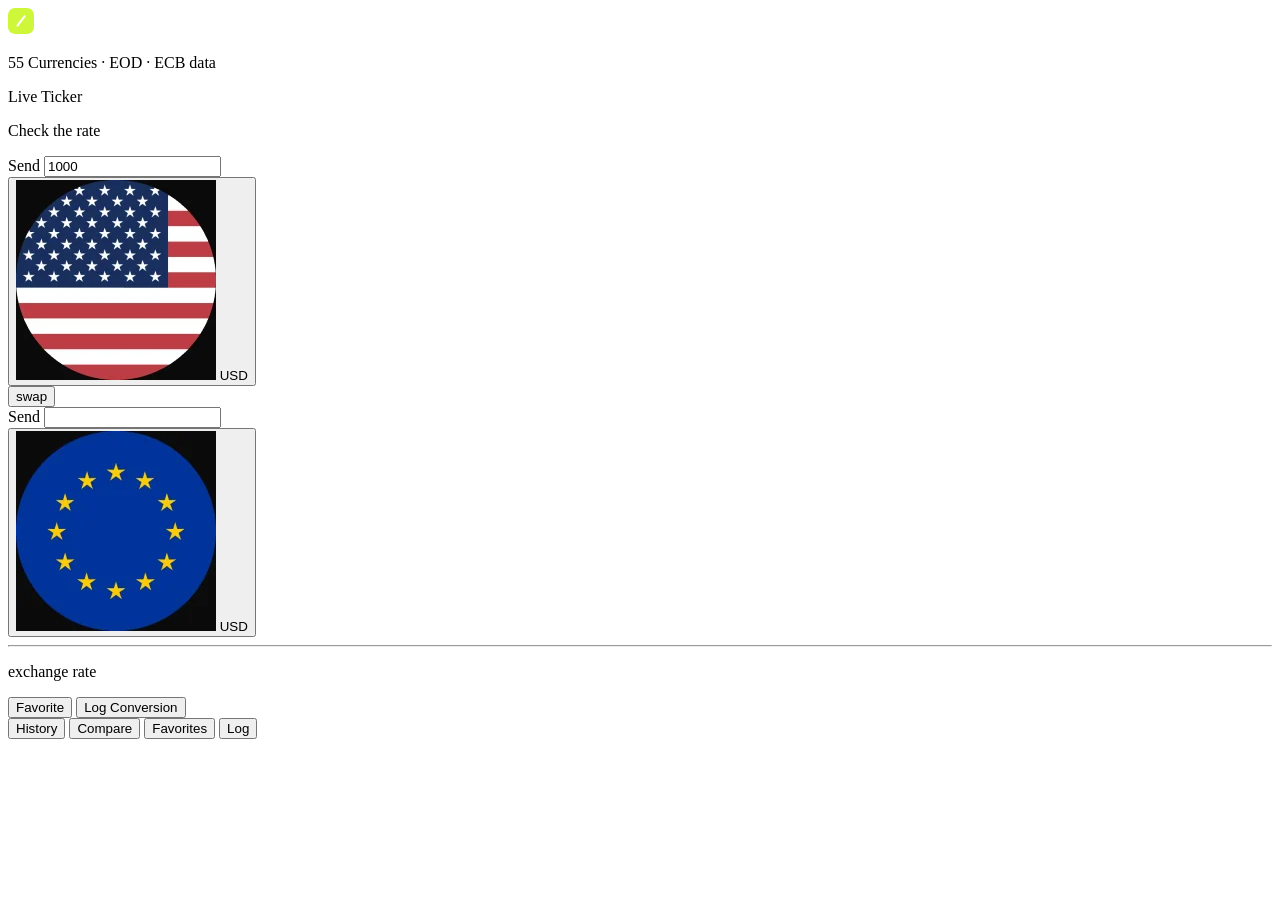
==== index.html @ 5fd0e6d8 "rearrange scaffold to match figma design" ====
<!doctype html>
<html lang="en">
  <head>
    <meta charset="UTF-8" />
    <meta name="viewport" content="width=device-width, initial-scale=1.0" />
    <title>Currency Converter</title>
  </head>
  <body>
    <header>
      <div>
        <img src="assets/images/logo.svg" alt="FX Checker" />

        <p>55 Currencies · EOD · ECB data</p>
        <!-- change currency number to display dynamically -->
      </div>

      <div id="live-ticker">Live Ticker</div>
    </header>

    <main>
      <section id="convertion-area">
        <p>Check the rate</p>

        <div class="converter-container">
          <div>
            <div class="input-group">
              <div class="field-box">
                <label for="send-input">Send</label>
                <input
                  type="number"
                  id="send-input"
                  value="1000"
                  min="0"
                  step="any"
                  aria-describedby="send-currency-code"
                />
              </div>

              <!--dropdown on click-->
              <button
                type="button"
                class="currency-select-btn"
                id="send-currency-btn"
                aria-haspopup="listbox"
                aria-expanded="false"
                aria-label="Select send currency"
              >
                <img
                  src="assets/images/flags/us.webp"
                  alt="US dollar"
                  class="flag-icon"
                />
                <span class="currency-code">USD</span>

                <!-- Arrow/Chevron SVG icon -->
              </button>
            </div>

            <button>swap</button>
            <!--add logic-->

            <div>
            <div class="output-group">
              <div class="field-box">
                <label for="receive-output">Send</label>
                <input
                  type="number"
                  id="receive-output"
                  value=""
                  min="0"
                  step="any"
                  aria-describedby="receive-currency-code"
                />
              </div>

              <!--dropdown on click-->
              <button
                type="button"
                class="currency-select-btn"
                id="receive-currency-btn"
                aria-haspopup="listbox"
                aria-expanded="false"
                aria-label="Select receive currency"
              >
                <img
                  src="assets/images/flags/eu.webp"
                  alt="Euro"
                  class="flag-icon"
                />
                <span class="currency-code">USD</span>

                <!-- Arrow/Chevron SVG icon -->
              </button>
            </div>

          <hr />

          <div>
            <p>exchange rate</p>
            <!--to be dynamic-->

            <div>
              <!--state management-->
              <button>Favorite</button>
              <button>Log Conversion</button>
            </div>
          </div>

        </div>
      </section>

      <div role="tablist" aria-label="FX Checker Sections">
          <!--change hidden for larger screens with js-->
          <button
            role="tab"
            aria-selected="true"
            aria-controls="panel-history"
            id="tab-history"
          >
            History
          </button>
          <button
            role="tab"
            aria-selected="false"
            aria-controls="panel-compare"
            id="tab-compare"
            tabindex="-1"
          >
            Compare
          </button>
          <button
            role="tab"
            aria-selected="false"
            aria-controls="panel-favorites"
            id="tab-favorites"
            tabindex="-1"
          >
            Favorites
          </button>
          <button
            role="tab"
            aria-selected="false"
            aria-controls="panel-log"
            id="tab-log"
            tabindex="-1"
          >
            Log
          </button>
        </div>

        <div role="tabpanel"></div>
    </main>
  </body>
</html>
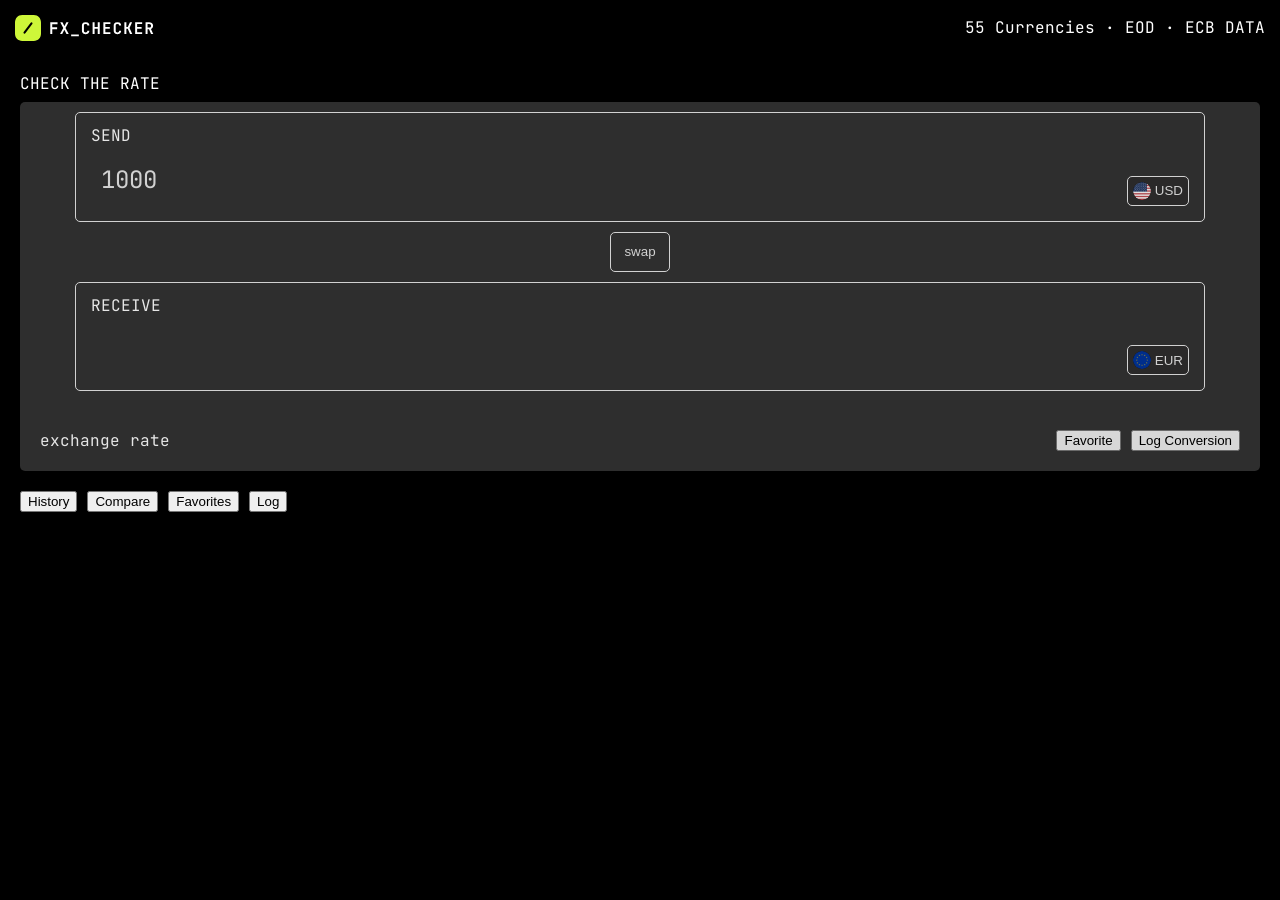
==== commit 5f692c40: "styled conversion section" ====
--- a/index.html
+++ b/index.html
@@ -3,29 +3,37 @@
   <head>
     <meta charset="UTF-8" />
     <meta name="viewport" content="width=device-width, initial-scale=1.0" />
+    <link rel="stylesheet" href="src/styles/reset.css" />
+    <link rel="stylesheet" href="src/styles/main.css" />
     <title>Currency Converter</title>
   </head>
   <body>
     <header>
-      <div>
-        <img src="assets/images/logo.svg" alt="FX Checker" />
+      <div class="heading">
+        <img src="assets/images/logo.svg" alt="FX Checker" class="logo" />
 
-        <p>55 Currencies · EOD · ECB data</p>
+        <p>55 Currencies · EOD · ECB DATA</p>
         <!-- change currency number to display dynamically -->
       </div>
 
-      <div id="live-ticker">Live Ticker</div>
+      <div class="ticker-wrap" aria-label="Live Market Rates">
+        <div class="ticker-track" id="ticker-track">
+          <!-- dynamically insert items here. To make the scroll infinite and     
+              seamless, we will duplicate the set of items in JS so it loop-  
+              scrolls smoothly. Use css keyframes for lateral scrolling -->
+        </div>
+      </div>
     </header>
 
     <main>
       <section id="convertion-area">
-        <p>Check the rate</p>
+        <p>CHECK THE RATE</p>
 
         <div class="converter-container">
-          <div>
+          <div class="convert">
             <div class="input-group">
               <div class="field-box">
-                <label for="send-input">Send</label>
+                <label for="send-input">SEND</label>
                 <input
                   type="number"
                   id="send-input"
@@ -56,16 +64,16 @@
               </button>
             </div>
 
-            <button>swap</button>
+            <button id="swap">swap</button>
             <!--add logic-->
 
-            <div>
             <div class="output-group">
               <div class="field-box">
-                <label for="receive-output">Send</label>
+                <label for="receive-output">RECEIVE</label>
                 <input
                   type="number"
                   id="receive-output"
+                  class="button--submit"
                   value=""
                   min="0"
                   step="any"
@@ -87,15 +95,16 @@
                   alt="Euro"
                   class="flag-icon"
                 />
-                <span class="currency-code">USD</span>
+                <span class="currency-code">EUR</span>
 
                 <!-- Arrow/Chevron SVG icon -->
               </button>
             </div>
+          </div>
 
           <hr />
 
-          <div>
+          <div class="convert-adjacent">
             <p>exchange rate</p>
             <!--to be dynamic-->
 
@@ -105,50 +114,68 @@
               <button>Log Conversion</button>
             </div>
           </div>
-
         </div>
       </section>
 
+      <!--tabs and details-->
       <div role="tablist" aria-label="FX Checker Sections">
-          <!--change hidden for larger screens with js-->
-          <button
-            role="tab"
-            aria-selected="true"
-            aria-controls="panel-history"
-            id="tab-history"
-          >
-            History
-          </button>
-          <button
-            role="tab"
-            aria-selected="false"
-            aria-controls="panel-compare"
-            id="tab-compare"
-            tabindex="-1"
-          >
-            Compare
-          </button>
-          <button
-            role="tab"
-            aria-selected="false"
-            aria-controls="panel-favorites"
-            id="tab-favorites"
-            tabindex="-1"
-          >
-            Favorites
-          </button>
-          <button
-            role="tab"
-            aria-selected="false"
-            aria-controls="panel-log"
-            id="tab-log"
-            tabindex="-1"
-          >
-            Log
-          </button>
-        </div>
+        <!--change hidden for larger screens with js-->
+        <button
+          role="tab"
+          aria-selected="true"
+          aria-controls="panel-history"
+          id="tab-history"
+        >
+          History
+        </button>
+        <button
+          role="tab"
+          aria-selected="false"
+          aria-controls="panel-compare"
+          id="tab-compare"
+          tabindex="-1"
+        >
+          Compare
+        </button>
+        <button
+          role="tab"
+          aria-selected="false"
+          aria-controls="panel-favorites"
+          id="tab-favorites"
+          tabindex="-1"
+        >
+          Favorites
+        </button>
+        <button
+          role="tab"
+          aria-selected="false"
+          aria-controls="panel-log"
+          id="tab-log"
+          tabindex="-1"
+        >
+          Log
+        </button>
+      </div>
 
-        <div role="tabpanel"></div>
+      <section id="panel-history" role="tabpanel" aria-labelledby="tab-history">
+        <!--history tab details-->
+      </section>
+
+      <section id="panel-compare" role="tabpanel" aria-labelledby="tab-compare">
+        <!--compare tab details-->
+      </section>
+
+      <section
+        id="panel-favorites"
+        role="tabpanel"
+        aria-labelledby="tab-favorites"
+      >
+        <!--favorites tab details-->
+      </section>
+
+      <section id="panel-log" role="tabpanel" aria-labelledby="tab-log">
+        <!--log tab details-->
+      </section>
     </main>
   </body>
 </html>
--- a/src/styles/main.css
+++ b/src/styles/main.css
@@ -0,0 +1,116 @@
+@font-face {
+  font-family: "CustomFont";
+  src: url(../../assets/fonts/jetbrains-mono/jetbrains-mono-variable.ttf)
+    format("truetype");
+}
+
+body {
+  background-color: black;
+  color: white;
+  font-family: "CustomFont";
+}
+
+.heading {
+  display: flex;
+  flex-direction: row;
+  padding: 15px;
+  align-items: center;
+  justify-content: space-between;
+}
+
+main {
+  margin: 0 20px;
+}
+
+#convertion-area {
+  margin: 20px 0;
+}
+
+.converter-container {
+  display: flex;
+  flex-direction: column;
+  margin: 10px 0;
+  background-color: #333;
+  opacity: 0.9;
+  border-radius: 5px;
+  padding: 10px;
+}
+
+.convert {
+  display: flex;
+  flex-direction: column;
+  justify-content: space-around;
+  align-items: center;
+}
+
+.input-group,
+.output-group {
+  border: 1px #e8e8e8 solid;
+  border-radius: 5px;
+  margin-bottom: 10px;
+  display: flex;
+  align-items: last baseline;
+  justify-content: space-between;
+  padding: 15px;
+  width: 90%;
+}
+
+.field-box {
+  display: flex;
+  flex-direction: column;
+}
+
+.currency-select-btn {
+  color: #e8e8e8;
+  display: flex;
+  align-items: center;
+  padding: 5px;
+  background-color: rgb(47, 46, 46);
+  border: 0.5px solid #e8e8e8;
+  border-radius: 5px;
+}
+
+.flag-icon {
+  height: 18px;
+  width: 18px;
+  margin-right: 4px;
+  border-radius: 20px;
+}
+
+#send-input,
+#receive-output {
+  border: none;
+  margin-top: 10px;
+  padding: 10px;
+  background-color: #333;
+  color: #e8e8e8;
+  font-family: "CustomFont";
+  font-size: 1.5rem;
+  width: 200px;
+}
+
+#swap {
+  width: 60px;
+  height: 40px;
+  text-align: center;
+  border: 1px #e8e8e8 solid;
+  border-radius: 5px;
+  background-color: #333;
+  color: #e8e8e8;
+  margin-bottom: 10px;
+}
+
+hr {
+  border: none;
+  border-top: 2px dashed white;
+  color: #fff;
+  background-color: #fff;
+  height: 1px;
+}
+
+.convert-adjacent {
+  display: flex;
+  justify-content: space-between;
+  align-items: center;
+  padding: 10px;
+}
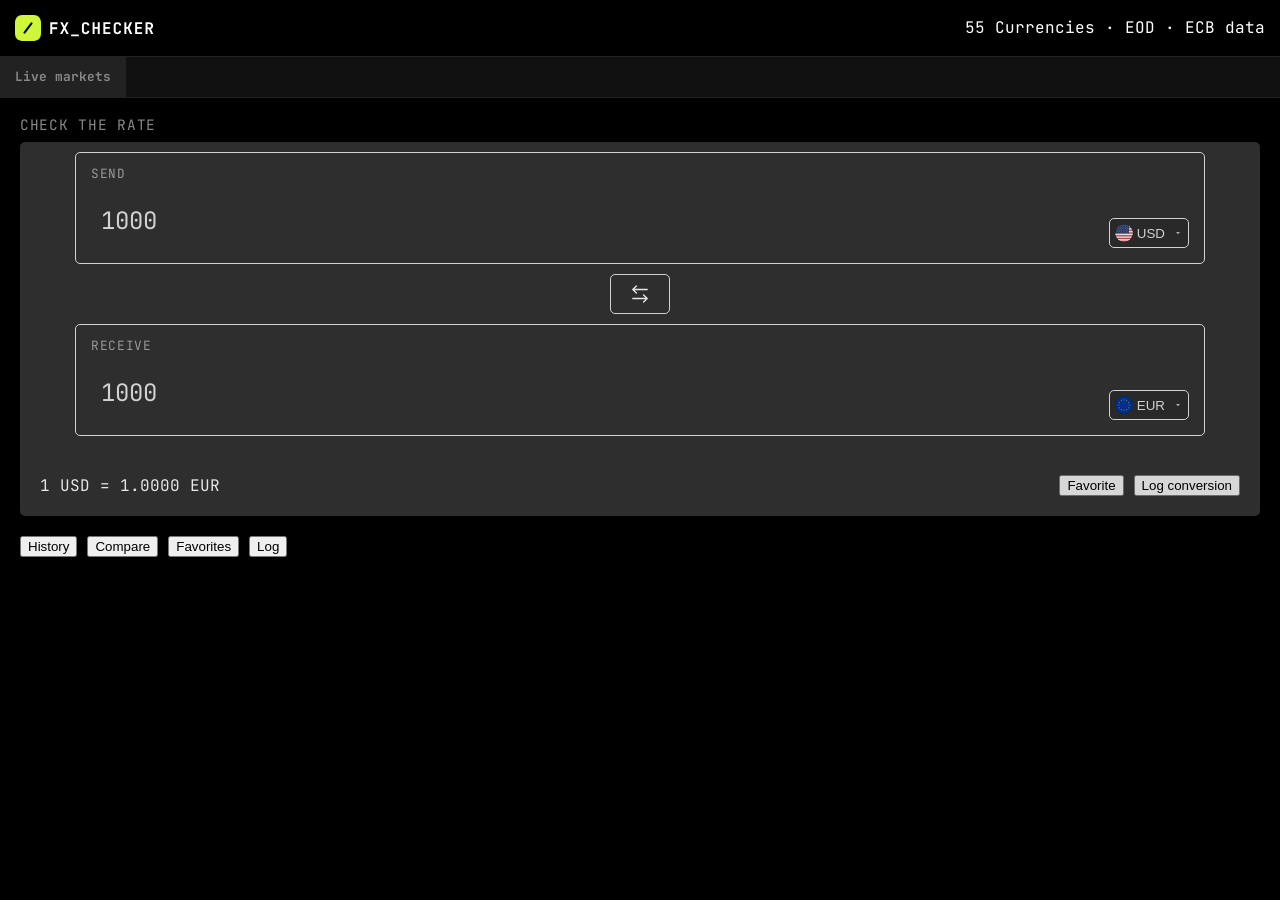
==== commit 1e0584ab: "feat implement core JS architecture, API client, and state management" ====
--- a/index.html
+++ b/index.html
@@ -6,34 +6,36 @@
     <link rel="stylesheet" href="src/styles/reset.css" />
     <link rel="stylesheet" href="src/styles/main.css" />
     <title>Currency Converter</title>
+    <script type="module" src="src/app.js"></script>
   </head>
   <body>
     <header>
       <div class="heading">
         <img src="assets/images/logo.svg" alt="FX Checker" class="logo" />
-
-        <p>55 Currencies · EOD · ECB DATA</p>
-        <!-- change currency number to display dynamically -->
-      </div>
-
-      <div class="ticker-wrap" aria-label="Live Market Rates">
-        <div class="ticker-track" id="ticker-track">
-          <!-- dynamically insert items here. To make the scroll infinite and     
-              seamless, we will duplicate the set of items in JS so it loop-  
-              scrolls smoothly. Use css keyframes for lateral scrolling -->
+        <p><span id="currency-count">55</span> Currencies · EOD · ECB data</p>
+      </div>
+
+      <div class="ticker-container">
+        <span class="ticker-label">Live markets</span>
+        <div class="ticker-wrap" aria-label="Live Market Rates">
+          <div class="ticker-track" id="ticker-track">
+            <!-- dynamically insert items here. To make the scroll infinite and     
+                seamless, we will duplicate the set of items in JS so it loop-  
+                scrolls smoothly. Use css keyframes for lateral scrolling -->
+          </div>
         </div>
       </div>
     </header>
 
     <main>
       <section id="convertion-area">
-        <p>CHECK THE RATE</p>
+        <h2>Check the rate</h2>
 
         <div class="converter-container">
           <div class="convert">
             <div class="input-group">
               <div class="field-box">
-                <label for="send-input">SEND</label>
+                <label for="send-input">Send</label>
                 <input
                   type="number"
                   id="send-input"
@@ -59,17 +61,17 @@
                   class="flag-icon"
                 />
                 <span class="currency-code">USD</span>
-
-                <!-- Arrow/Chevron SVG icon -->
+                <img src="assets/images/icon-chevron-down.svg" alt="" class="chevron-icon" />
               </button>
             </div>
 
-            <button id="swap">swap</button>
-            <!--add logic-->
+            <button type="button" id="swap" aria-label="Swap currencies">
+              <img src="assets/images/icon-exchange.svg" alt="" class="swap-icon" />
+            </button>
 
             <div class="output-group">
               <div class="field-box">
-                <label for="receive-output">RECEIVE</label>
+                <label for="receive-output">Receive</label>
                 <input
                   type="number"
                   id="receive-output"
@@ -96,8 +98,7 @@
                   class="flag-icon"
                 />
                 <span class="currency-code">EUR</span>
-
-                <!-- Arrow/Chevron SVG icon -->
+                <img src="assets/images/icon-chevron-down.svg" alt="" class="chevron-icon" />
               </button>
             </div>
           </div>
@@ -105,13 +106,12 @@
           <hr />
 
           <div class="convert-adjacent">
-            <p>exchange rate</p>
-            <!--to be dynamic-->
+            <p id="exchange-rate-text">1 USD = 1.0000 EUR</p>
 
             <div>
               <!--state management-->
-              <button>Favorite</button>
-              <button>Log Conversion</button>
+              <button type="button" id="favorite-btn">Favorite</button>
+              <button type="button" id="log-btn">Log conversion</button>
             </div>
           </div>
         </div>
@@ -177,5 +177,38 @@
         <!--log tab details-->
       </section>
     </main>
+
+    <!-- Currency Picker Dialog (accessible popup modal) -->
+    <dialog id="currency-picker" class="picker-dialog">
+      <div class="picker-container">
+        <div class="picker-header">
+          <h2 class="picker-title" id="picker-dialog-title">Select Currency</h2>
+          <button type="button" id="close-picker-btn" aria-label="Close currency picker" class="close-btn">&times;</button>
+        </div>
+        <div class="picker-search-container">
+          <input
+            type="text"
+            id="picker-search-input"
+            class="picker-search-input"
+            placeholder="Search currencies..."
+            aria-label="Search currency list"
+          />
+        </div>
+        <div class="picker-lists-container">
+          <section class="picker-section" id="popular-section">
+            <h3 class="picker-section-title">Popular</h3>
+            <ul id="popular-list" class="currency-list" role="listbox" aria-label="Popular currencies">
+              <!-- Dynamic popular items here -->
+            </ul>
+          </section>
+          <section class="picker-section" id="other-section">
+            <h3 class="picker-section-title">Other Currencies</h3>
+            <ul id="other-list" class="currency-list" role="listbox" aria-label="Other currencies">
+              <!-- Dynamic other items here -->
+            </ul>
+          </section>
+        </div>
+      </div>
+    </dialog>
   </body>
 </html>
--- a/src/styles/main.css
+++ b/src/styles/main.css
@@ -24,6 +24,14 @@
 
 #convertion-area {
   margin: 20px 0;
+}
+
+#convertion-area h2 {
+  font-size: 0.9rem;
+  color: #888;
+  text-transform: uppercase;
+  letter-spacing: 0.05em;
+  margin-bottom: 10px;
 }
 
 .converter-container {
@@ -60,6 +68,14 @@
   flex-direction: column;
 }
 
+.field-box label {
+  font-size: 0.8rem;
+  color: #aaa;
+  text-transform: uppercase;
+  letter-spacing: 0.05em;
+  margin-bottom: 4px;
+}
+
 .currency-select-btn {
   color: #e8e8e8;
   display: flex;
@@ -92,12 +108,27 @@
 #swap {
   width: 60px;
   height: 40px;
-  text-align: center;
   border: 1px #e8e8e8 solid;
   border-radius: 5px;
   background-color: #333;
   color: #e8e8e8;
   margin-bottom: 10px;
+  display: flex;
+  justify-content: center;
+  align-items: center;
+  cursor: pointer;
+  transition: transform 0.2s ease, border-color 0.2s ease;
+}
+
+#swap:hover {
+  border-color: #fff;
+  transform: rotate(180deg);
+}
+
+.swap-icon {
+  width: 18px;
+  height: 18px;
+  display: block;
 }
 
 hr {
@@ -114,3 +145,214 @@
   align-items: center;
   padding: 10px;
 }
+
+/* Chevron Icon inside select buttons */
+.chevron-icon {
+  width: 10px;
+  height: 6px;
+  margin-left: 8px;
+  opacity: 0.7;
+}
+
+/* Live Market Ticker Layout */
+.ticker-container {
+  display: flex;
+  align-items: center;
+  background-color: #111;
+  border-top: 1px solid #222;
+  border-bottom: 1px solid #222;
+  overflow: hidden;
+  height: 40px;
+}
+
+.ticker-label {
+  padding: 0 15px;
+  background-color: #222;
+  color: #888;
+  font-weight: bold;
+  font-size: 0.8rem;
+  white-space: nowrap;
+  height: 100%;
+  display: flex;
+  align-items: center;
+  z-index: 10;
+}
+
+.ticker-wrap {
+  flex: 1;
+  overflow: hidden;
+  position: relative;
+  height: 100%;
+  display: flex;
+  align-items: center;
+}
+
+.ticker-track {
+  display: flex;
+  white-space: nowrap;
+  animation: ticker 30s linear infinite;
+  width: max-content;
+}
+
+.ticker-wrap:hover .ticker-track {
+  animation-play-state: paused;
+}
+
+@keyframes ticker {
+  0% {
+    transform: translateX(0);
+  }
+  100% {
+    transform: translateX(-50%);
+  }
+}
+
+/* Currency Picker Dialog Styling */
+.picker-dialog {
+  border: 1px solid #e8e8e8;
+  border-radius: 8px;
+  background-color: #1a1a1a;
+  color: #e8e8e8;
+  padding: 0;
+  width: 90%;
+  max-width: 480px;
+  max-height: 80vh;
+  box-shadow: 0 10px 25px rgba(0, 0, 0, 0.5);
+  overflow: hidden;
+}
+
+.picker-dialog::backdrop {
+  background-color: rgba(0, 0, 0, 0.75);
+  backdrop-filter: blur(4px);
+}
+
+.picker-container {
+  display: flex;
+  flex-direction: column;
+  max-height: 80vh;
+}
+
+.picker-header {
+  display: flex;
+  justify-content: space-between;
+  align-items: center;
+  padding: 15px 20px;
+  border-bottom: 1px solid #333;
+}
+
+.picker-title {
+  font-size: 1.2rem;
+  font-weight: bold;
+  margin: 0;
+}
+
+.close-btn {
+  background: none;
+  border: none;
+  color: #e8e8e8;
+  font-size: 1.8rem;
+  cursor: pointer;
+  line-height: 1;
+  padding: 0;
+}
+
+.close-btn:hover {
+  color: #ff4a4a;
+}
+
+.picker-search-container {
+  padding: 15px 20px;
+  border-bottom: 1px solid #333;
+}
+
+.picker-search-input {
+  width: 100%;
+  padding: 10px 12px;
+  border: 1px solid #444;
+  border-radius: 4px;
+  background-color: #222;
+  color: #e8e8e8;
+  font-family: "CustomFont";
+  font-size: 1rem;
+  box-sizing: border-box;
+}
+
+.picker-search-input:focus {
+  outline: none;
+  border-color: #e8e8e8;
+}
+
+.picker-lists-container {
+  flex: 1;
+  overflow-y: auto;
+  padding: 15px 20px;
+}
+
+.picker-section {
+  margin-bottom: 20px;
+}
+
+.picker-section-title {
+  font-size: 0.9rem;
+  color: #888;
+  text-transform: uppercase;
+  letter-spacing: 0.05em;
+  margin-bottom: 10px;
+}
+
+.currency-list {
+  list-style: none;
+  padding: 0;
+  margin: 0;
+}
+
+.currency-item {
+  display: flex;
+  align-items: center;
+  padding: 10px 12px;
+  border-radius: 4px;
+  cursor: pointer;
+  user-select: none;
+  margin-bottom: 4px;
+  transition: background-color 0.2s ease;
+}
+
+.currency-item:hover {
+  background-color: #2b2b2b;
+}
+
+.currency-item.selected {
+  background-color: #333;
+  border-left: 3px solid #fff;
+}
+
+.currency-item .flag-icon {
+  margin-right: 12px;
+}
+
+.currency-item .currency-code {
+  font-weight: bold;
+  margin-right: 12px;
+  width: 45px;
+}
+
+.currency-item .currency-name {
+  color: #aaa;
+  font-size: 0.9rem;
+  flex: 1;
+  white-space: nowrap;
+  overflow: hidden;
+  text-overflow: ellipsis;
+}
+
+.currency-item .check-icon {
+  width: 16px;
+  height: 16px;
+  fill: #fff;
+  opacity: 0;
+}
+
+.currency-item.selected .check-icon {
+  opacity: 1;
+}
+
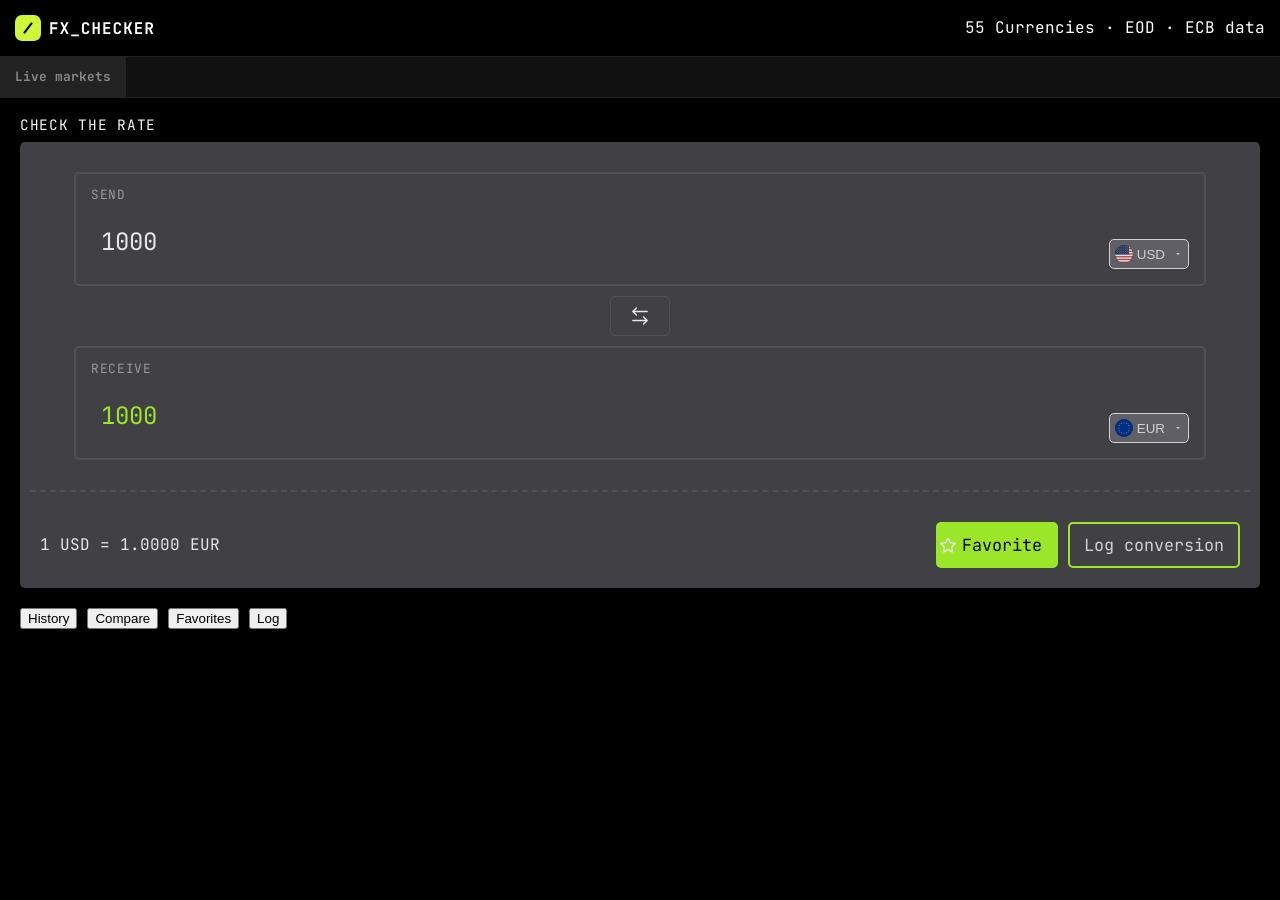
==== commit 3e069b82: "chore: styled convertion adjacent" ====
--- a/index.html
+++ b/index.html
@@ -6,7 +6,7 @@
     <link rel="stylesheet" href="src/styles/reset.css" />
     <link rel="stylesheet" href="src/styles/main.css" />
     <title>Currency Converter</title>
-    <script type="module" src="src/app.js"></script>
+    <script type="module" src="src/app.js" defer></script>
   </head>
   <body>
     <header>
@@ -61,12 +61,20 @@
                   class="flag-icon"
                 />
                 <span class="currency-code">USD</span>
-                <img src="assets/images/icon-chevron-down.svg" alt="" class="chevron-icon" />
+                <img
+                  src="assets/images/icon-chevron-down.svg"
+                  alt=""
+                  class="chevron-icon"
+                />
               </button>
             </div>
 
             <button type="button" id="swap" aria-label="Swap currencies">
-              <img src="assets/images/icon-exchange.svg" alt="" class="swap-icon" />
+              <img
+                src="assets/images/icon-exchange.svg"
+                alt=""
+                class="swap-icon"
+              />
             </button>
 
             <div class="output-group">
@@ -98,7 +106,11 @@
                   class="flag-icon"
                 />
                 <span class="currency-code">EUR</span>
-                <img src="assets/images/icon-chevron-down.svg" alt="" class="chevron-icon" />
+                <img
+                  src="assets/images/icon-chevron-down.svg"
+                  alt=""
+                  class="chevron-icon"
+                />
               </button>
             </div>
           </div>
@@ -183,7 +195,14 @@
       <div class="picker-container">
         <div class="picker-header">
           <h2 class="picker-title" id="picker-dialog-title">Select Currency</h2>
-          <button type="button" id="close-picker-btn" aria-label="Close currency picker" class="close-btn">&times;</button>
+          <button
+            type="button"
+            id="close-picker-btn"
+            aria-label="Close currency picker"
+            class="close-btn"
+          >
+            &times;
+          </button>
         </div>
         <div class="picker-search-container">
           <input
@@ -197,13 +216,23 @@
         <div class="picker-lists-container">
           <section class="picker-section" id="popular-section">
             <h3 class="picker-section-title">Popular</h3>
-            <ul id="popular-list" class="currency-list" role="listbox" aria-label="Popular currencies">
+            <ul
+              id="popular-list"
+              class="currency-list"
+              role="listbox"
+              aria-label="Popular currencies"
+            >
               <!-- Dynamic popular items here -->
             </ul>
           </section>
           <section class="picker-section" id="other-section">
             <h3 class="picker-section-title">Other Currencies</h3>
-            <ul id="other-list" class="currency-list" role="listbox" aria-label="Other currencies">
+            <ul
+              id="other-list"
+              class="currency-list"
+              role="listbox"
+              aria-label="Other currencies"
+            >
               <!-- Dynamic other items here -->
             </ul>
           </section>
--- a/src/styles/main.css
+++ b/src/styles/main.css
@@ -28,7 +28,7 @@
 
 #convertion-area h2 {
   font-size: 0.9rem;
-  color: #888;
+  color: #f7f5f5;
   text-transform: uppercase;
   letter-spacing: 0.05em;
   margin-bottom: 10px;
@@ -38,10 +38,11 @@
   display: flex;
   flex-direction: column;
   margin: 10px 0;
-  background-color: #333;
+  background-color: rgba(240, 240, 255, 0.3);
   opacity: 0.9;
   border-radius: 5px;
   padding: 10px;
+  padding-top: 30px;
 }
 
 .convert {
@@ -53,7 +54,7 @@
 
 .input-group,
 .output-group {
-  border: 1px #e8e8e8 solid;
+  border: 2px rgba(240, 240, 255, 0.1) solid;
   border-radius: 5px;
   margin-bottom: 10px;
   display: flex;
@@ -81,7 +82,7 @@
   display: flex;
   align-items: center;
   padding: 5px;
-  background-color: rgb(47, 46, 46);
+  background-color: rgba(240, 240, 255, 0.2);
   border: 0.5px solid #e8e8e8;
   border-radius: 5px;
 }
@@ -98,26 +99,32 @@
   border: none;
   margin-top: 10px;
   padding: 10px;
-  background-color: #333;
-  color: #e8e8e8;
+  background-color: rgba(240, 240, 255, 0);
+  color: white;
   font-family: "CustomFont";
   font-size: 1.5rem;
   width: 200px;
+}
+
+#receive-output {
+  color: greenyellow;
 }
 
 #swap {
   width: 60px;
   height: 40px;
-  border: 1px #e8e8e8 solid;
-  border-radius: 5px;
-  background-color: #333;
+  border: 1px rgba(240, 240, 255, 0.1) solid;
+  border-radius: 5px;
+  background-color: rgba(240, 240, 255, 0);
   color: #e8e8e8;
   margin-bottom: 10px;
   display: flex;
   justify-content: center;
   align-items: center;
   cursor: pointer;
-  transition: transform 0.2s ease, border-color 0.2s ease;
+  transition:
+    transform 0.2s ease,
+    border-color 0.2s ease;
 }
 
 #swap:hover {
@@ -133,10 +140,8 @@
 
 hr {
   border: none;
-  border-top: 2px dashed white;
-  color: #fff;
-  background-color: #fff;
-  height: 1px;
+  border-top: 2px dashed rgba(240, 240, 255, 0.1);
+  margin: 20px 0;
 }
 
 .convert-adjacent {
@@ -144,6 +149,40 @@
   justify-content: space-between;
   align-items: center;
   padding: 10px;
+}
+
+#favorite-btn {
+  border: 2px solid greenyellow;
+  background-color: greenyellow;
+  border-radius: 5px;
+  padding: 10px 14px;
+  font-family: "CustomFont";
+  font-size: 1.05rem;
+  padding-left: 24px;
+
+  cursor: pointer;
+  background-image: url("/assets/images/icon-star.svg");
+  background-repeat: no-repeat;
+  background-position: left center;
+  background-size: 20px 20px;
+}
+
+#favorite-btn.active {
+  background-image: url("/assets/images/icon-star-filled.svg");
+}
+
+#log-btn {
+  border: 2px solid greenyellow;
+  border-radius: 5px;
+  background-color: rgba(240, 240, 255, 0);
+  padding: 10px 14px;
+  font-family: "CustomFont";
+  color: #e8e8e8;
+  font-size: 1.05rem;
+}
+
+#log-btn:hover {
+  background-color: rgba(173, 255, 47, 0.2);
 }
 
 /* Chevron Icon inside select buttons */
@@ -207,6 +246,47 @@
   }
 }
 
+/* Ticker Item Styling */
+.ticker-item {
+  display: inline-flex;
+  align-items: center;
+  padding: 0 24px;
+  border-right: 1px solid #222;
+  font-size: 0.85rem;
+  height: 40px;
+}
+
+.ticker-pair {
+  font-weight: bold;
+  margin-right: 8px;
+  color: #fff;
+}
+
+.ticker-rate {
+  font-family: "CustomFont";
+  margin-right: 8px;
+  color: #aaa;
+}
+
+.ticker-change {
+  font-weight: 500;
+  font-size: 0.8rem;
+}
+
+.ticker-change.up {
+  color: #4caf50;
+}
+
+.ticker-change.down {
+  color: #f44336;
+}
+
+.ticker-error {
+  color: #f44336;
+  font-size: 0.85rem;
+  padding-left: 20px;
+}
+
 /* Currency Picker Dialog Styling */
 .picker-dialog {
   border: 1px solid #e8e8e8;
@@ -355,4 +435,3 @@
 .currency-item.selected .check-icon {
   opacity: 1;
 }
-
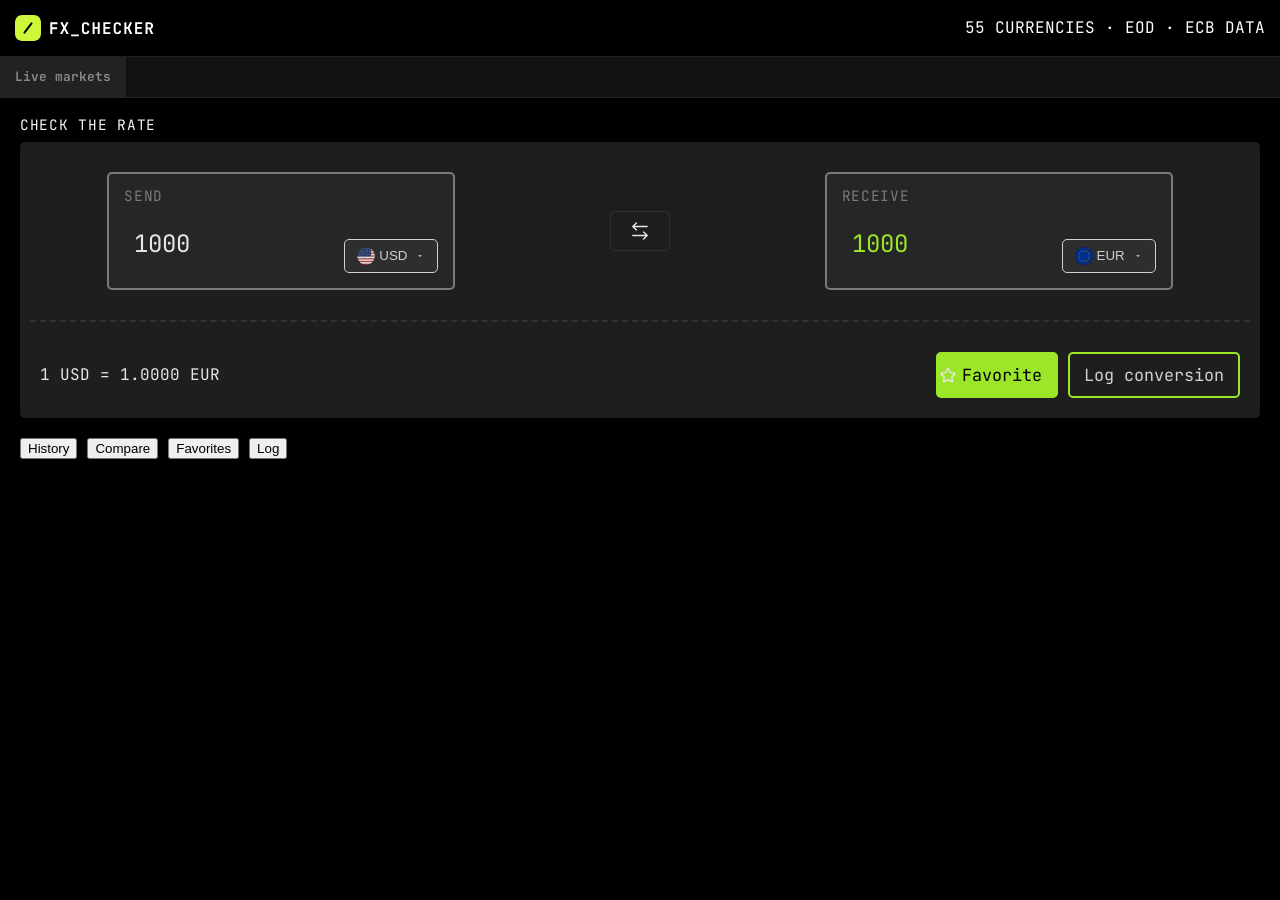
==== commit d86e9ffa: "chore: initialize responsive design" ====
--- a/index.html
+++ b/index.html
@@ -5,6 +5,7 @@
     <meta name="viewport" content="width=device-width, initial-scale=1.0" />
     <link rel="stylesheet" href="src/styles/reset.css" />
     <link rel="stylesheet" href="src/styles/main.css" />
+    <link rel="stylesheet" href="src/styles/responsive.css" />
     <title>Currency Converter</title>
     <script type="module" src="src/app.js" defer></script>
   </head>
--- a/src/styles/main.css
+++ b/src/styles/main.css
@@ -16,6 +16,10 @@
   padding: 15px;
   align-items: center;
   justify-content: space-between;
+}
+
+.heading p {
+  text-transform: uppercase;
 }
 
 main {
@@ -38,7 +42,7 @@
   display: flex;
   flex-direction: column;
   margin: 10px 0;
-  background-color: rgba(240, 240, 255, 0.3);
+  background-color: #222;
   opacity: 0.9;
   border-radius: 5px;
   padding: 10px;
@@ -54,14 +58,15 @@
 
 .input-group,
 .output-group {
-  border: 2px rgba(240, 240, 255, 0.1) solid;
+  border: 2px #888 solid;
   border-radius: 5px;
   margin-bottom: 10px;
   display: flex;
   align-items: last baseline;
   justify-content: space-between;
   padding: 15px;
-  width: 90%;
+  width: auto;
+  background-color: #2b2b2b;
 }
 
 .field-box {
@@ -70,8 +75,8 @@
 }
 
 .field-box label {
-  font-size: 0.8rem;
-  color: #aaa;
+  font-size: 0.9rem;
+  color: #888;
   text-transform: uppercase;
   letter-spacing: 0.05em;
   margin-bottom: 4px;
@@ -81,8 +86,8 @@
   color: #e8e8e8;
   display: flex;
   align-items: center;
-  padding: 5px;
-  background-color: rgba(240, 240, 255, 0.2);
+  padding: 7px 12px;
+  background-color: #333;
   border: 0.5px solid #e8e8e8;
   border-radius: 5px;
 }
@@ -146,7 +151,9 @@
 
 .convert-adjacent {
   display: flex;
-  justify-content: space-between;
+  flex-direction: column;
+  justify-content: center;
+  gap: 15px;
   align-items: center;
   padding: 10px;
 }
--- a/src/styles/responsive.css
+++ b/src/styles/responsive.css
@@ -0,0 +1,23 @@
+/* Tablet (≥ 768px) */
+@media (min-width: 768px) {
+}
+
+/* Desktop (≥ 1024px) */
+@media (min-width: 1024px) {
+  .convert {
+    flex-direction: row;
+    justify-content: space-around;
+    align-items: center;
+  }
+
+  /* .input-group,
+  .output-group {
+    width: auto;
+  } */
+
+  .convert-adjacent {
+    flex-direction: row;
+    justify-content: space-between;
+    gap: 0px;
+  }
+}
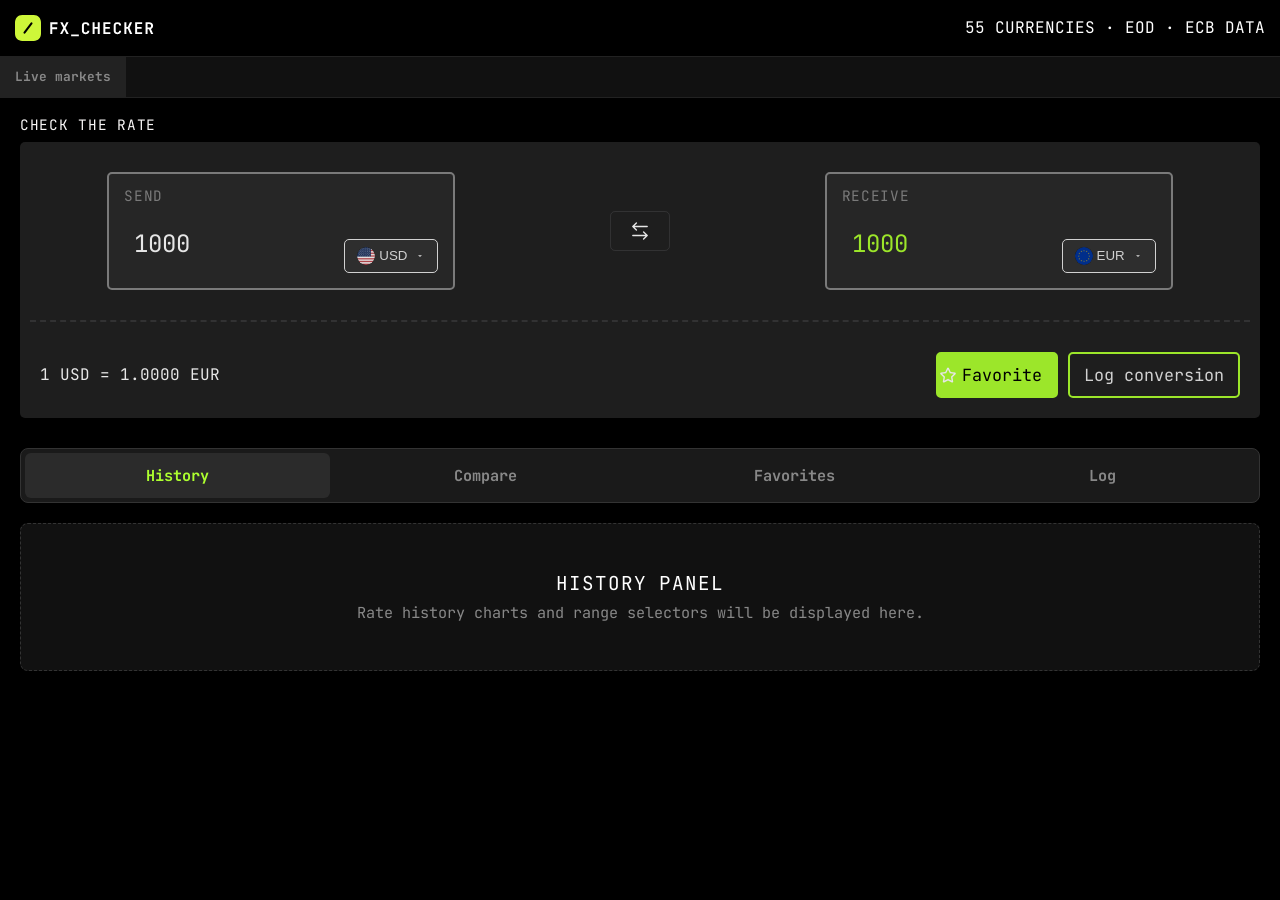
==== commit 98ee36d4: "feat: implemented tab switching logic and design style" ====
--- a/index.html
+++ b/index.html
@@ -171,23 +171,36 @@
       </div>
 
       <section id="panel-history" role="tabpanel" aria-labelledby="tab-history">
-        <!--history tab details-->
-      </section>
-
-      <section id="panel-compare" role="tabpanel" aria-labelledby="tab-compare">
-        <!--compare tab details-->
+        <div class="tab-boilerplate">
+          <h3>History Panel</h3>
+          <p>Rate history charts and range selectors will be displayed here.</p>
+        </div>
+      </section>
+
+      <section id="panel-compare" role="tabpanel" aria-labelledby="tab-compare" hidden>
+        <div class="tab-boilerplate">
+          <h3>Compare Panel</h3>
+          <p>Multi-currency conversion comparisons will be displayed here.</p>
+        </div>
       </section>
 
       <section
         id="panel-favorites"
         role="tabpanel"
         aria-labelledby="tab-favorites"
+        hidden
       >
-        <!--favorites tab details-->
-      </section>
-
-      <section id="panel-log" role="tabpanel" aria-labelledby="tab-log">
-        <!--log tab details-->
+        <div class="tab-boilerplate">
+          <h3>Favorites Panel</h3>
+          <p>Your pinned currency pairs will be displayed here.</p>
+        </div>
+      </section>
+
+      <section id="panel-log" role="tabpanel" aria-labelledby="tab-log" hidden>
+        <div class="tab-boilerplate">
+          <h3>Conversion Log Panel</h3>
+          <p>Your logged conversions history will be displayed here.</p>
+        </div>
       </section>
     </main>
 
--- a/src/styles/main.css
+++ b/src/styles/main.css
@@ -442,3 +442,77 @@
 .currency-item.selected .check-icon {
   opacity: 1;
 }
+
+/* Tabs & Tab Panels styling */
+[role="tablist"] {
+  display: flex;
+  background-color: #1a1a1a;
+  border-radius: 8px;
+  padding: 4px;
+  margin-top: 30px;
+  margin-bottom: 20px;
+  gap: 4px;
+  border: 1px solid #333;
+}
+
+[role="tab"] {
+  flex: 1;
+  background: transparent;
+  border: none;
+  color: #888;
+  padding: 12px 8px;
+  font-family: "CustomFont", monospace;
+  font-size: 0.95rem;
+  font-weight: bold;
+  cursor: pointer;
+  border-radius: 6px;
+  transition: background-color 0.2s ease, color 0.2s ease;
+  text-align: center;
+  user-select: none;
+}
+
+[role="tab"]:hover {
+  color: #fff;
+  background-color: rgba(255, 255, 255, 0.05);
+}
+
+[role="tab"][aria-selected="true"] {
+  background-color: #2b2b2b;
+  color: greenyellow;
+}
+
+[role="tab"]:focus-visible {
+  outline: 2px solid greenyellow;
+  outline-offset: -2px;
+}
+
+[role="tabpanel"] {
+  outline: none;
+}
+
+[role="tabpanel"][hidden] {
+  display: none !important;
+}
+
+/* Tab boilerplate styling */
+.tab-boilerplate {
+  padding: 50px 20px;
+  text-align: center;
+  background-color: #111;
+  border-radius: 8px;
+  border: 1px dashed #333;
+  margin-top: 10px;
+}
+
+.tab-boilerplate h3 {
+  font-size: 1.2rem;
+  color: #fff;
+  margin-bottom: 12px;
+  text-transform: uppercase;
+  letter-spacing: 0.05em;
+}
+
+.tab-boilerplate p {
+  color: #888;
+  font-size: 0.95rem;
+}
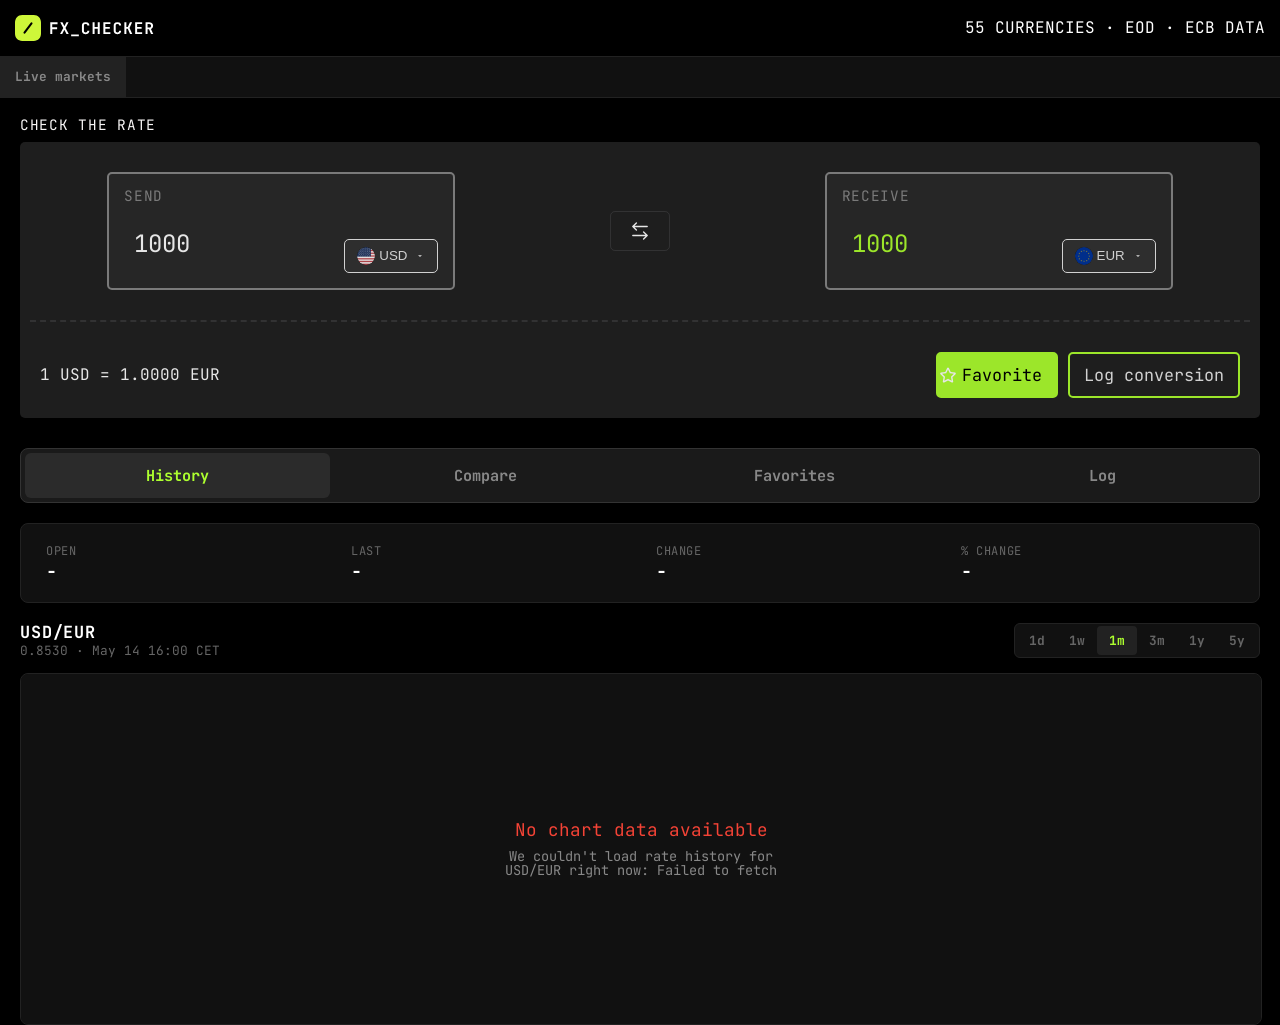
==== commit a620cb6f: "feat: build history panel with chart and styles" ====
--- a/index.html
+++ b/index.html
@@ -171,9 +171,55 @@
       </div>
 
       <section id="panel-history" role="tabpanel" aria-labelledby="tab-history">
-        <div class="tab-boilerplate">
-          <h3>History Panel</h3>
-          <p>Rate history charts and range selectors will be displayed here.</p>
+        <div class="history-container">
+          <!-- Stats Header -->
+          <div class="history-stats">
+            <div class="stat-box">
+              <span class="stat-label">Open</span>
+              <span class="stat-value" id="history-open">-</span>
+            </div>
+            <div class="stat-box">
+              <span class="stat-label">Last</span>
+              <span class="stat-value" id="history-last">-</span>
+            </div>
+            <div class="stat-box">
+              <span class="stat-label">Change</span>
+              <span class="stat-value" id="history-change">-</span>
+            </div>
+            <div class="stat-box">
+              <span class="stat-label">% Change</span>
+              <span class="stat-value" id="history-pct-change">-</span>
+            </div>
+          </div>
+
+          <!-- Controls Header -->
+          <div class="history-controls">
+            <div class="chart-info">
+              <h3 id="chart-pair-title">USD/EUR</h3>
+              <p id="chart-pair-meta">0.8530 · May 14 16:00 CET</p>
+            </div>
+            <div class="range-selector" role="radiogroup" aria-label="Chart Date Range">
+              <button type="button" role="radio" aria-checked="false" class="range-btn" data-range="1d">1d</button>
+              <button type="button" role="radio" aria-checked="false" class="range-btn" data-range="1w">1w</button>
+              <button type="button" role="radio" aria-checked="true" class="range-btn active" data-range="1m">1m</button>
+              <button type="button" role="radio" aria-checked="false" class="range-btn" data-range="3m">3m</button>
+              <button type="button" role="radio" aria-checked="false" class="range-btn" data-range="1y">1y</button>
+              <button type="button" role="radio" aria-checked="false" class="range-btn" data-range="5y">5y</button>
+            </div>
+          </div>
+
+          <!-- Canvas Chart Wrapper -->
+          <div class="chart-wrapper">
+            <div id="chart-error" class="chart-error hidden">
+              <h4>No chart data available</h4>
+              <p id="chart-error-msg">We couldn't load rate history for this pair right now. This usually clears up in a minute.</p>
+            </div>
+            <div id="chart-loading" class="chart-loading hidden">
+              <div class="spinner"></div>
+              <p>Loading historical rates...</p>
+            </div>
+            <canvas id="history-chart"></canvas>
+          </div>
         </div>
       </section>
 
--- a/src/styles/main.css
+++ b/src/styles/main.css
@@ -516,3 +516,177 @@
   color: #888;
   font-size: 0.95rem;
 }
+
+/* History Tab Panel Styles */
+.history-container {
+  display: flex;
+  flex-direction: column;
+  margin-top: 10px;
+}
+
+.history-stats {
+  display: grid;
+  grid-template-columns: 1fr 1fr;
+  gap: 12px;
+  background-color: #111;
+  border: 1px solid #222;
+  border-radius: 8px;
+  padding: 15px;
+  margin-bottom: 20px;
+}
+
+.stat-box {
+  display: flex;
+  flex-direction: column;
+  padding: 6px 10px;
+}
+
+.stat-label {
+  font-size: 0.75rem;
+  color: #666;
+  text-transform: uppercase;
+  letter-spacing: 0.05em;
+  margin-bottom: 6px;
+}
+
+.stat-value {
+  font-size: 1.15rem;
+  font-weight: bold;
+  color: #fff;
+  font-family: "CustomFont", monospace;
+}
+
+.stat-value.up {
+  color: #4caf50;
+}
+
+.stat-value.down {
+  color: #f44336;
+}
+
+.history-controls {
+  display: flex;
+  flex-direction: column;
+  gap: 15px;
+  margin-bottom: 15px;
+}
+
+@media (min-width: 480px) {
+  .history-controls {
+    flex-direction: row;
+    justify-content: space-between;
+    align-items: center;
+  }
+}
+
+.chart-info h3 {
+  font-size: 1.05rem;
+  font-weight: bold;
+  letter-spacing: 0.05em;
+  text-transform: uppercase;
+  color: #fff;
+  margin: 0;
+}
+
+.chart-info p {
+  font-size: 0.8rem;
+  color: #666;
+  margin: 4px 0 0 0;
+}
+
+.range-selector {
+  display: flex;
+  background-color: #111;
+  border: 1px solid #222;
+  border-radius: 6px;
+  padding: 2px;
+  width: max-content;
+}
+
+.range-btn {
+  background: transparent;
+  border: none;
+  color: #666;
+  padding: 6px 12px;
+  font-family: "CustomFont", monospace;
+  font-size: 0.8rem;
+  font-weight: bold;
+  cursor: pointer;
+  border-radius: 4px;
+  transition: all 0.2s ease;
+}
+
+.range-btn:hover {
+  color: #fff;
+  background-color: rgba(255, 255, 255, 0.03);
+}
+
+.range-btn.active {
+  background-color: #222;
+  color: greenyellow;
+}
+
+.chart-wrapper {
+  position: relative;
+  width: 100%;
+  height: 260px;
+  background-color: #111;
+  border: 1px solid #222;
+  border-radius: 8px;
+  overflow: hidden;
+}
+
+#history-chart {
+  display: block;
+  width: 100%;
+  height: 100%;
+}
+
+.chart-loading,
+.chart-error {
+  position: absolute;
+  top: 0;
+  left: 0;
+  width: 100%;
+  height: 100%;
+  background-color: rgba(17, 17, 17, 0.9);
+  display: flex;
+  flex-direction: column;
+  align-items: center;
+  justify-content: center;
+  gap: 12px;
+  text-align: center;
+  padding: 20px;
+  box-sizing: border-box;
+  z-index: 5;
+}
+
+.chart-error h4 {
+  color: #f44336;
+  font-size: 1.1rem;
+  margin: 0;
+}
+
+.chart-error p {
+  color: #888;
+  font-size: 0.85rem;
+  max-width: 320px;
+  margin: 0;
+}
+
+.spinner {
+  width: 28px;
+  height: 28px;
+  border: 2.5px solid rgba(173, 255, 47, 0.1);
+  border-top-color: greenyellow;
+  border-radius: 50%;
+  animation: spin 0.8s linear infinite;
+}
+
+@keyframes spin {
+  to { transform: rotate(360deg); }
+}
+
+.hidden {
+  display: none !important;
+}
--- a/src/styles/responsive.css
+++ b/src/styles/responsive.css
@@ -1,5 +1,12 @@
 /* Tablet (≥ 768px) */
 @media (min-width: 768px) {
+  .history-stats {
+    grid-template-columns: repeat(4, 1fr);
+  }
+
+  .chart-wrapper {
+    height: 350px;
+  }
 }
 
 /* Desktop (≥ 1024px) */
